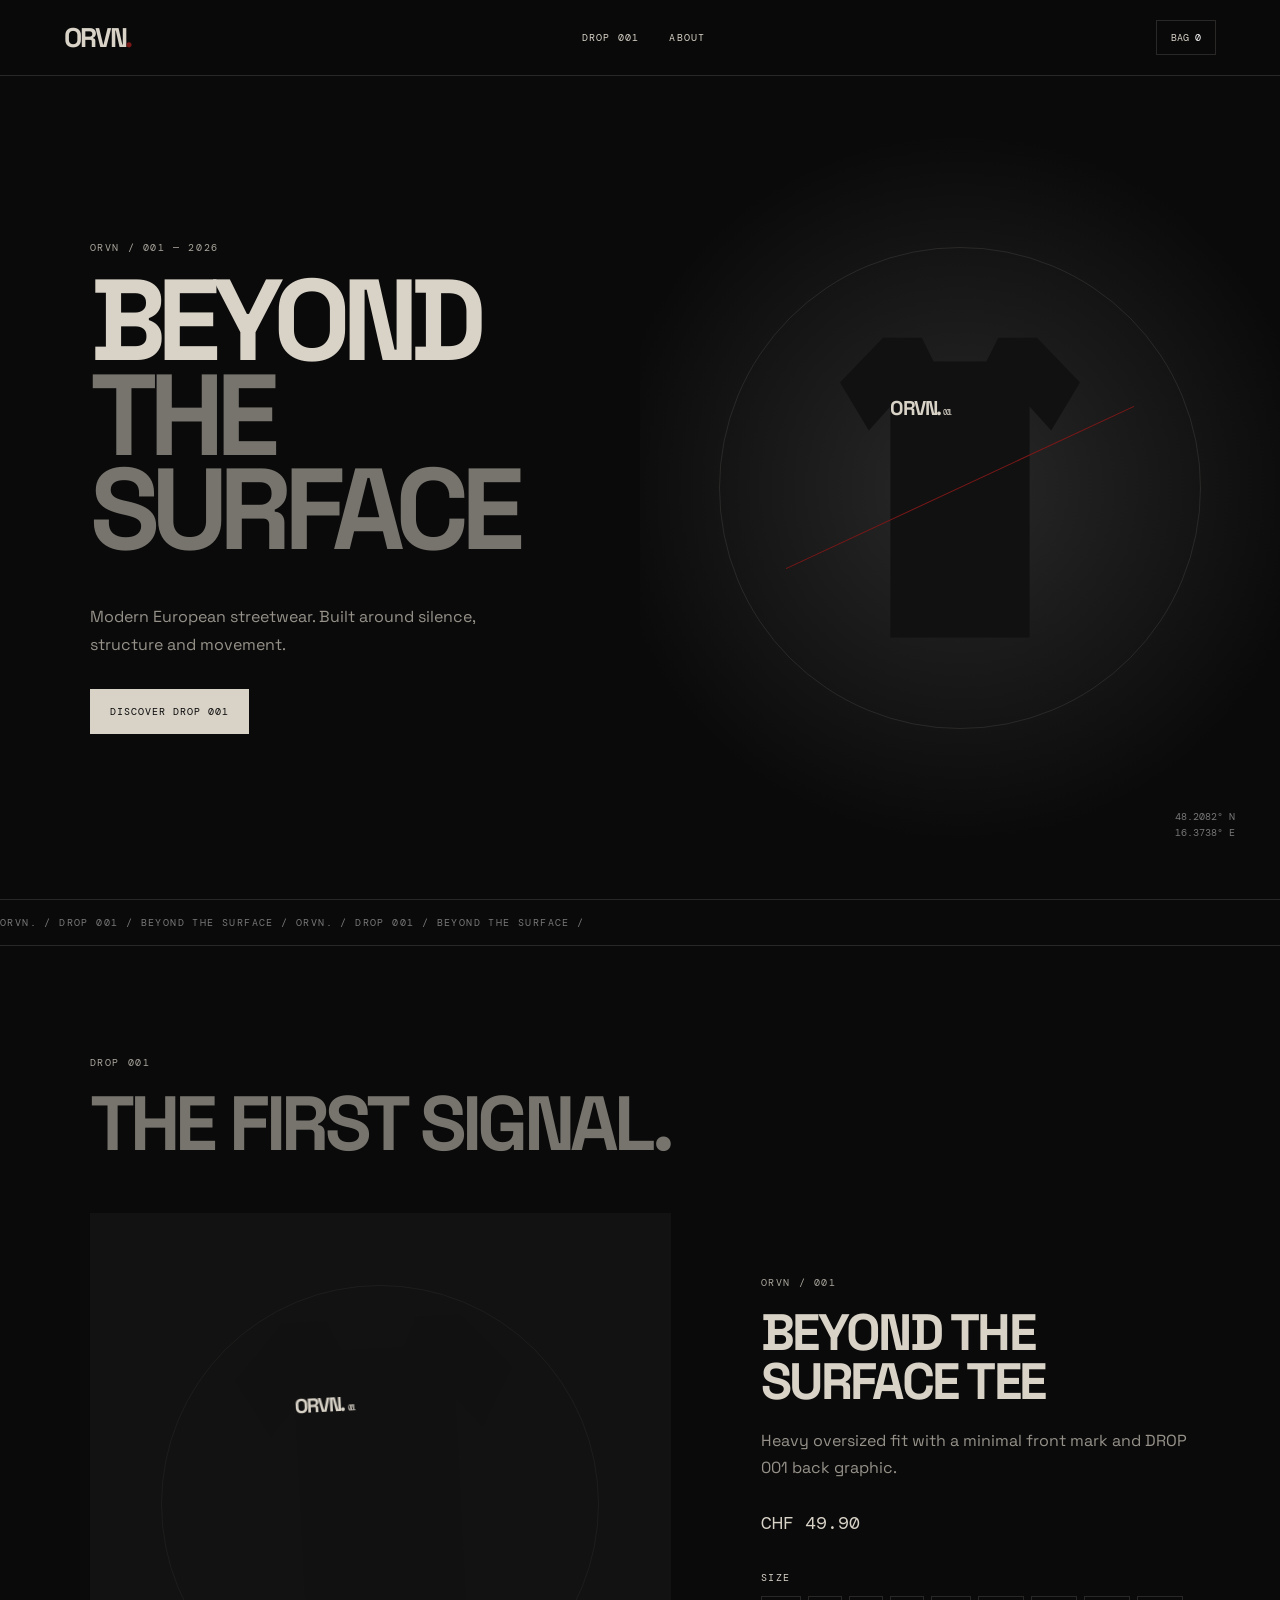
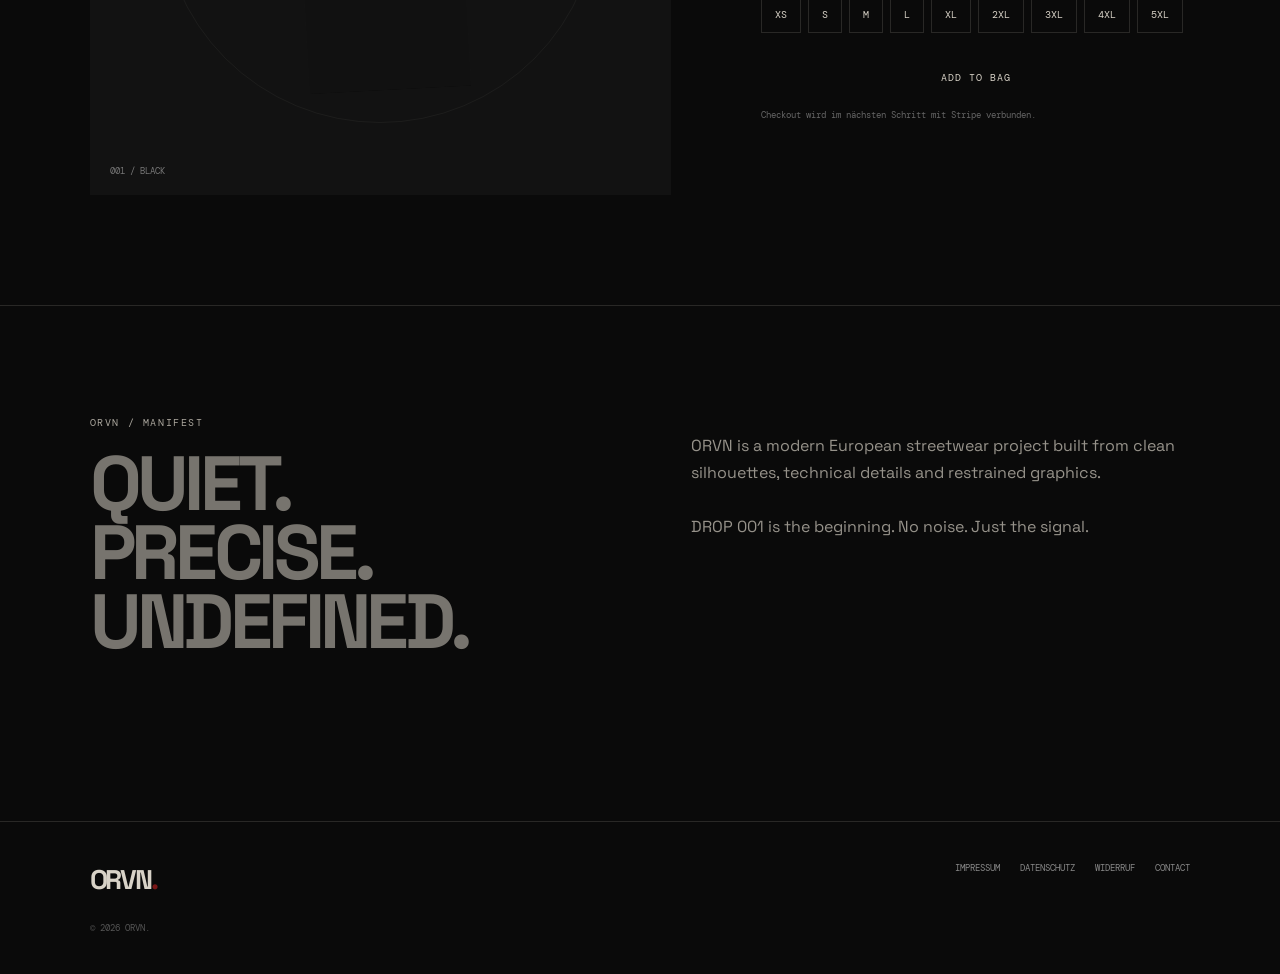
==== index.html @ bbe6fc71 "Add files via upload" ====
<!doctype html>
<html lang="de"><head>
<meta charset="utf-8"><meta name="viewport" content="width=device-width,initial-scale=1">
<title>ORVN. — Beyond The Surface</title><meta name="description" content="ORVN. Modern European Streetwear.">
<link rel="stylesheet" href="style.css"></head>
<body>
<header><a class="logo" href="#">ORVN<span>.</span></a><nav><a href="#drop">DROP 001</a><a href="#about">ABOUT</a></nav><button id="cartOpen">BAG <span id="cartCount">0</span></button></header>
<main>
<section class="hero"><div class="copy"><p class="eyebrow">ORVN / 001 — 2026</p><h1>BEYOND<br><span>THE SURFACE</span></h1><p>Modern European streetwear. Built around silence, structure and movement.</p><a class="btn light" href="#drop">DISCOVER DROP 001</a></div><div class="visual"><div class="tee"><b>ORVN.<small>001</small></b></div><i>48.2082° N<br>16.3738° E</i></div></section>
<div class="marquee">ORVN. / DROP 001 / BEYOND THE SURFACE / ORVN. / DROP 001 / BEYOND THE SURFACE /</div>
<section id="drop" class="section"><p class="eyebrow">DROP 001</p><h2>THE FIRST SIGNAL.</h2>
<div class="product"><div class="product-visual"><div class="tee big"><b>ORVN.<small>001</small></b></div><label>001 / BLACK</label></div>
<div><p class="eyebrow">ORVN / 001</p><h3>BEYOND THE SURFACE TEE</h3><p class="muted">Heavy oversized fit with a minimal front mark and DROP 001 back graphic.</p><div class="price">CHF 49.90</div><label class="size-label">SIZE</label><div id="sizes" class="sizes"></div><button class="btn dark full" id="add">ADD TO BAG</button><p class="micro">Checkout wird im nächsten Schritt mit Stripe verbunden.</p></div></div></section>
<section id="about" class="about"><div><p class="eyebrow">ORVN / MANIFEST</p><h2>QUIET.<br>PRECISE.<br>UNDEFINED.</h2></div><p class="muted">ORVN is a modern European streetwear project built from clean silhouettes, technical details and restrained graphics.<br><br>DROP 001 is the beginning. No noise. Just the signal.</p></section>
</main>
<footer><div class="logo">ORVN<span>.</span></div><div><a href="#">IMPRESSUM</a><a href="#">DATENSCHUTZ</a><a href="#">WIDERRUF</a><a href="mailto:hello@orvn.store">CONTACT</a></div><small>© 2026 ORVN.</small></footer>
<aside id="cart"><div class="cart-head">YOUR BAG <button id="close">×</button></div><div id="items"></div><div class="total"><span>TOTAL</span><b id="total">CHF 0.00</b><button class="btn light full" id="checkout">CHECKOUT</button><p class="micro">Zahlung wird nach der Stripe-Anbindung aktiviert.</p></div></aside><div id="overlay"></div>
<script src="script.js"></script></body></html>
---- style.css ----
@import url('https://fonts.googleapis.com/css2?family=DM+Mono:wght@400;500&family=Space+Grotesk:wght@400;600;700&display=swap');
:root{--b:#0a0a0a;--c:#d8d2c7;--r:#7a1717;--l:#292826;--m:#96928a}*{box-sizing:border-box}html{scroll-behavior:smooth}body{margin:0;background:var(--b);color:var(--c);font-family:'Space Grotesk',Arial,sans-serif}a{color:inherit;text-decoration:none}button{font:inherit;cursor:pointer}header{height:76px;padding:0 5vw;border-bottom:1px solid var(--l);display:flex;align-items:center;justify-content:space-between;position:sticky;top:0;z-index:10;background:#0a0a0aeF;backdrop-filter:blur(12px)}.logo{font-size:27px;font-weight:700;letter-spacing:-.08em}.logo span{color:var(--r)}nav{display:flex;gap:30px;font:10px 'DM Mono';letter-spacing:.12em}header button{background:none;border:1px solid var(--l);color:var(--c);padding:10px 14px;font:10px 'DM Mono'}header button span{color:white}.hero{min-height:calc(100vh - 76px);display:grid;grid-template-columns:1fr 1fr;border-bottom:1px solid var(--l)}.copy{padding:10vw 7vw;display:flex;flex-direction:column;justify-content:center}.eyebrow{font:10px 'DM Mono';letter-spacing:.16em;color:#aaa69d;margin:0 0 20px}h1{font-size:clamp(58px,9vw,130px);line-height:.82;letter-spacing:-.075em;margin:0 0 30px}h1 span,h2{color:#77746e}.copy>p:not(.eyebrow),.muted{color:var(--m);line-height:1.7}.btn{border:0;padding:16px 20px;font:10px 'DM Mono';letter-spacing:.1em}.light{background:var(--c);color:var(--b)}.dark{background:var(--b);color:var(--c)}.full{width:100%}.copy .btn{width:max-content;margin-top:15px}.visual{position:relative;display:flex;align-items:center;justify-content:center;background:radial-gradient(circle,#292929,#0a0a0a 68%);overflow:hidden}.visual:before{content:'';position:absolute;width:75%;aspect-ratio:1;border:1px solid #d8d2c71c;border-radius:50%}.visual:after{content:'';position:absolute;width:60%;height:1px;background:var(--r);transform:rotate(-25deg)}.tee{width:240px;height:300px;background:#111;position:relative;clip-path:polygon(18% 0,34% 0,39% 8%,61% 8%,66% 0,82% 0,100% 15%,88% 31%,79% 23%,79% 100%,21% 100%,21% 23%,12% 31%,0 15%);filter:drop-shadow(0 30px 35px #000)}.tee b{position:absolute;top:19%;left:21%;font-size:20px;letter-spacing:-.08em}.tee small{font:7px 'DM Mono';margin-left:3px}.visual i{position:absolute;bottom:7%;right:7%;font:10px/1.6 'DM Mono';color:#777;font-style:normal;text-align:right}.marquee{padding:16px 0;border-bottom:1px solid var(--l);white-space:nowrap;overflow:hidden;font:10px 'DM Mono';letter-spacing:.14em;color:#777}.section,.about{padding:110px 7vw}.section>h2,.about h2{font-size:clamp(44px,6vw,82px);line-height:.9;letter-spacing:-.06em;margin:0 0 55px}.product{display:grid;grid-template-columns:1.15fr .85fr;gap:7vw;align-items:center}.product-visual{aspect-ratio:1;background:#121212;display:flex;align-items:center;justify-content:center;position:relative}.product-visual:before{content:'';position:absolute;width:75%;aspect-ratio:1;border:1px solid #d8d2c70e;border-radius:50%}.product-visual label{position:absolute;left:20px;bottom:18px;font:9px 'DM Mono';color:#777}.big{width:48%;height:64%;transform:rotate(-3deg)}h3{font-size:clamp(30px,4vw,55px);line-height:.95;letter-spacing:-.05em;margin:0 0 20px}.price{font:18px 'DM Mono';margin:30px 0}.size-label{font:10px 'DM Mono';letter-spacing:.15em}.sizes{display:flex;flex-wrap:wrap;gap:7px;margin:10px 0 22px}.sizes button{background:none;border:1px solid var(--l);color:var(--c);padding:11px 13px;font:10px 'DM Mono'}.sizes button.selected{background:var(--c);color:var(--b)}.micro{font:9px/1.5 'DM Mono';color:#666}.about{border-top:1px solid var(--l);display:grid;grid-template-columns:1fr 1fr;gap:8vw}.about p:last-child{max-width:500px}footer{border-top:1px solid var(--l);padding:40px 7vw;display:grid;grid-template-columns:1fr auto;gap:25px}footer div:nth-child(2){display:flex;gap:20px;flex-wrap:wrap;font:9px 'DM Mono';color:#888}footer small{grid-column:1/-1;font:9px 'DM Mono';color:#555}#cart{position:fixed;right:0;top:0;width:min(430px,100vw);height:100vh;background:#111;z-index:30;transform:translateX(100%);transition:.3s;border-left:1px solid var(--l);display:flex;flex-direction:column;padding:25px}.cart-head{font:11px 'DM Mono';display:flex;justify-content:space-between;border-bottom:1px solid var(--l);padding-bottom:20px}.cart-head button{background:none;border:0;color:var(--c);font-size:28px}#items{flex:1;overflow:auto}.item{display:flex;justify-content:space-between;border-bottom:1px solid var(--l);padding:20px 0;font-size:13px}.item small{display:block;color:#777;font:9px 'DM Mono';margin-top:7px}.remove{background:none;border:0;color:#777;font:9px 'DM Mono'}.total{border-top:1px solid var(--l);padding-top:20px;display:grid;gap:15px}.total>span,.total>b{font:11px 'DM Mono'}.total{grid-template-columns:1fr 1fr}.total .btn,.total .micro{grid-column:1/-1}.total .btn{margin-top:5px}#overlay{position:fixed;inset:0;background:#0009;z-index:25;display:none}#cart.open{transform:translateX(0)}#overlay.open{display:block}@media(max-width:800px){nav{display:none}.hero{grid-template-columns:1fr}.copy{padding:80px 24px}.visual{min-height:60vh}.section,.about{padding:75px 24px}.product,.about{grid-template-columns:1fr;gap:45px}footer{padding:35px 24px;grid-template-columns:1fr}}
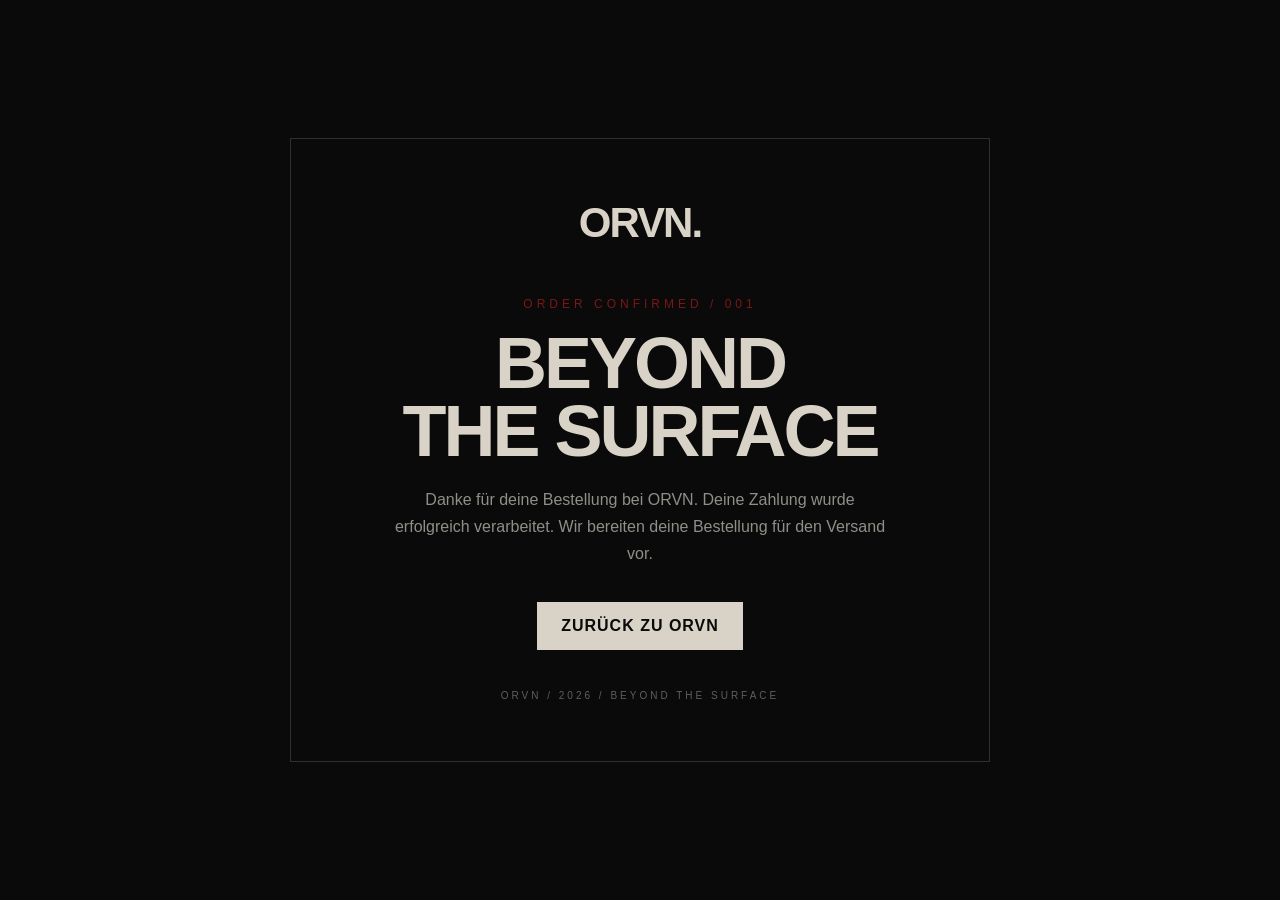
==== commit 0a366809: "Update index.html" ====
--- a/index.html
+++ b/index.html
@@ -1,18 +1,132 @@
-<!doctype html>
-<html lang="de"><head>
-<meta charset="utf-8"><meta name="viewport" content="width=device-width,initial-scale=1">
-<title>ORVN. — Beyond The Surface</title><meta name="description" content="ORVN. Modern European Streetwear.">
-<link rel="stylesheet" href="style.css"></head>
+<!DOCTYPE html>
+<html lang="de">
+<head>
+  <meta charset="UTF-8">
+
+  <meta
+    name="viewport"
+    content="width=device-width, initial-scale=1.0"
+  >
+
+  <title>ORVN — Order Confirmed</title>
+
+  <style>
+    * {
+      box-sizing: border-box;
+    }
+
+    html,
+    body {
+      margin: 0;
+      padding: 0;
+      min-height: 100%;
+      background: #0a0a0a;
+      color: #d8d2c7;
+      font-family: Arial, Helvetica, sans-serif;
+    }
+
+    body {
+      min-height: 100vh;
+      display: flex;
+      align-items: center;
+      justify-content: center;
+      padding: 24px;
+    }
+
+    .container {
+      width: 100%;
+      max-width: 700px;
+      text-align: center;
+      border: 1px solid #30302d;
+      padding: 60px 30px;
+    }
+
+    .logo {
+      font-size: 42px;
+      font-weight: 900;
+      letter-spacing: -2px;
+      margin-bottom: 50px;
+    }
+
+    .number {
+      color: #7a1717;
+      font-size: 12px;
+      letter-spacing: 4px;
+      text-transform: uppercase;
+      margin-bottom: 18px;
+    }
+
+    h1 {
+      margin: 0 0 20px;
+      font-size: clamp(38px, 8vw, 72px);
+      line-height: 0.95;
+      letter-spacing: -3px;
+      text-transform: uppercase;
+    }
+
+    p {
+      max-width: 500px;
+      margin: 0 auto 35px;
+      color: #8f8f89;
+      line-height: 1.7;
+    }
+
+    a {
+      display: inline-block;
+      padding: 15px 24px;
+      background: #d8d2c7;
+      color: #0a0a0a;
+      text-decoration: none;
+      font-weight: 800;
+      letter-spacing: 1px;
+    }
+
+    a:hover {
+      opacity: 0.85;
+    }
+
+    .micro {
+      margin-top: 40px;
+      font-size: 10px;
+      letter-spacing: 3px;
+      color: #5f5f5b;
+      text-transform: uppercase;
+    }
+  </style>
+</head>
+
 <body>
-<header><a class="logo" href="#">ORVN<span>.</span></a><nav><a href="#drop">DROP 001</a><a href="#about">ABOUT</a></nav><button id="cartOpen">BAG <span id="cartCount">0</span></button></header>
-<main>
-<section class="hero"><div class="copy"><p class="eyebrow">ORVN / 001 — 2026</p><h1>BEYOND<br><span>THE SURFACE</span></h1><p>Modern European streetwear. Built around silence, structure and movement.</p><a class="btn light" href="#drop">DISCOVER DROP 001</a></div><div class="visual"><div class="tee"><b>ORVN.<small>001</small></b></div><i>48.2082° N<br>16.3738° E</i></div></section>
-<div class="marquee">ORVN. / DROP 001 / BEYOND THE SURFACE / ORVN. / DROP 001 / BEYOND THE SURFACE /</div>
-<section id="drop" class="section"><p class="eyebrow">DROP 001</p><h2>THE FIRST SIGNAL.</h2>
-<div class="product"><div class="product-visual"><div class="tee big"><b>ORVN.<small>001</small></b></div><label>001 / BLACK</label></div>
-<div><p class="eyebrow">ORVN / 001</p><h3>BEYOND THE SURFACE TEE</h3><p class="muted">Heavy oversized fit with a minimal front mark and DROP 001 back graphic.</p><div class="price">CHF 49.90</div><label class="size-label">SIZE</label><div id="sizes" class="sizes"></div><button class="btn dark full" id="add">ADD TO BAG</button><p class="micro">Checkout wird im nächsten Schritt mit Stripe verbunden.</p></div></div></section>
-<section id="about" class="about"><div><p class="eyebrow">ORVN / MANIFEST</p><h2>QUIET.<br>PRECISE.<br>UNDEFINED.</h2></div><p class="muted">ORVN is a modern European streetwear project built from clean silhouettes, technical details and restrained graphics.<br><br>DROP 001 is the beginning. No noise. Just the signal.</p></section>
-</main>
-<footer><div class="logo">ORVN<span>.</span></div><div><a href="#">IMPRESSUM</a><a href="#">DATENSCHUTZ</a><a href="#">WIDERRUF</a><a href="mailto:hello@orvn.store">CONTACT</a></div><small>© 2026 ORVN.</small></footer>
-<aside id="cart"><div class="cart-head">YOUR BAG <button id="close">×</button></div><div id="items"></div><div class="total"><span>TOTAL</span><b id="total">CHF 0.00</b><button class="btn light full" id="checkout">CHECKOUT</button><p class="micro">Zahlung wird nach der Stripe-Anbindung aktiviert.</p></div></aside><div id="overlay"></div>
-<script src="script.js"></script></body></html>+
+  <main class="container">
+
+    <div class="logo">
+      ORVN.
+    </div>
+
+    <div class="number">
+      ORDER CONFIRMED / 001
+    </div>
+
+    <h1>
+      BEYOND<br>
+      THE SURFACE
+    </h1>
+
+    <p>
+      Danke für deine Bestellung bei ORVN.
+      Deine Zahlung wurde erfolgreich verarbeitet.
+      Wir bereiten deine Bestellung für den Versand vor.
+    </p>
+
+    <a href="/">
+      ZURÜCK ZU ORVN
+    </a>
+
+    <div class="micro">
+      ORVN / 2026 / BEYOND THE SURFACE
+    </div>
+
+  </main>
+
+</body>
+</html>
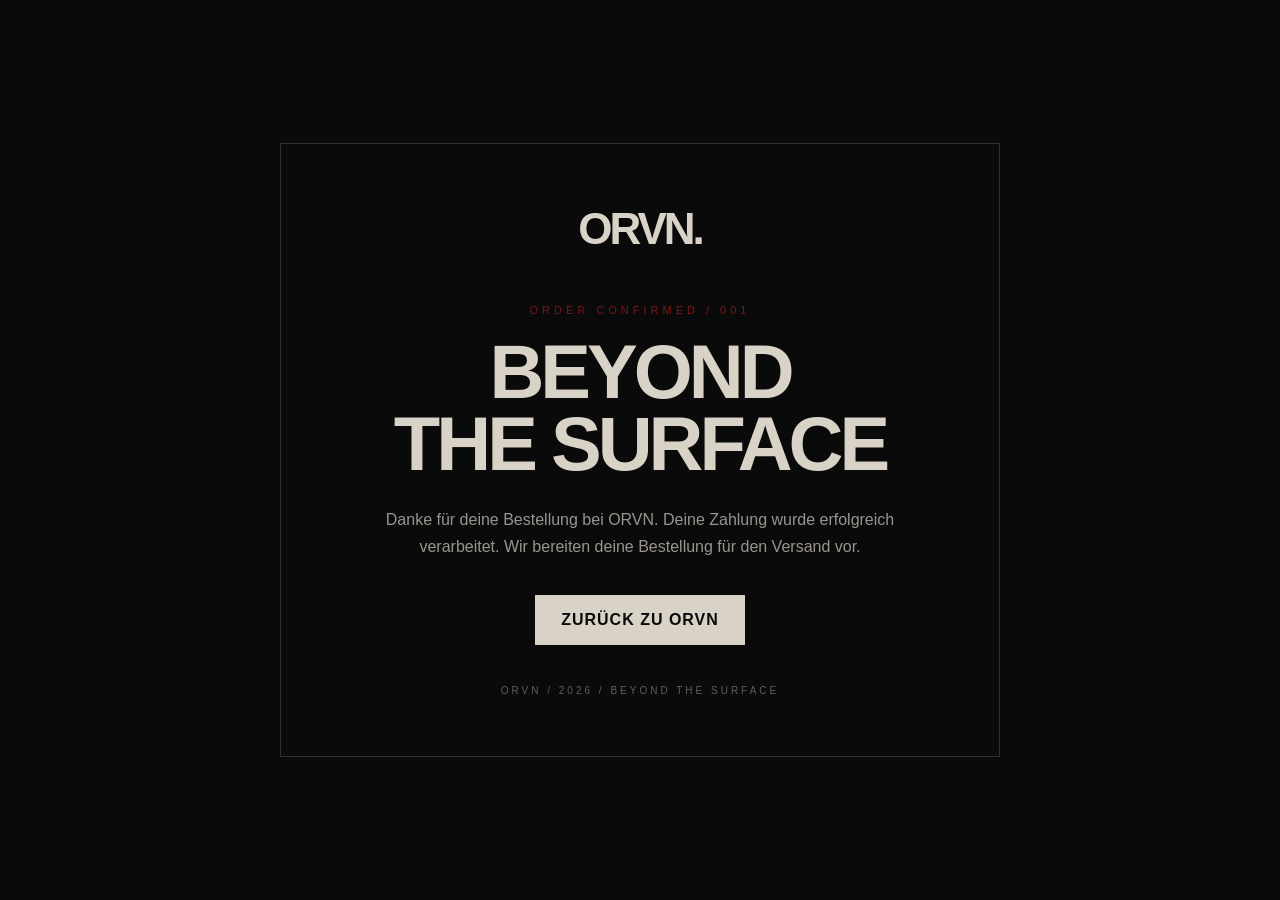
==== commit 074193aa: "Update index.html" ====
--- a/index.html
+++ b/index.html
@@ -1,6 +1,8 @@
 <!DOCTYPE html>
 <html lang="de">
+
 <head>
+
   <meta charset="UTF-8">
 
   <meta
@@ -8,9 +10,10 @@
     content="width=device-width, initial-scale=1.0"
   >
 
-  <title>ORVN — Order Confirmed</title>
+  <title>ORVN. — Bestellung bestätigt</title>
 
   <style>
+
     * {
       box-sizing: border-box;
     }
@@ -20,80 +23,129 @@
       margin: 0;
       padding: 0;
       min-height: 100%;
-      background: #0a0a0a;
-      color: #d8d2c7;
-      font-family: Arial, Helvetica, sans-serif;
     }
 
     body {
       min-height: 100vh;
+
+      background: #0a0a0a;
+
+      color: #d8d2c7;
+
+      font-family:
+        Arial,
+        Helvetica,
+        sans-serif;
+
       display: flex;
+
       align-items: center;
+
       justify-content: center;
+
       padding: 24px;
     }
 
     .container {
+
       width: 100%;
-      max-width: 700px;
+
+      max-width: 720px;
+
       text-align: center;
+
       border: 1px solid #30302d;
+
       padding: 60px 30px;
     }
 
     .logo {
-      font-size: 42px;
+
+      font-size: 44px;
+
       font-weight: 900;
-      letter-spacing: -2px;
+
+      letter-spacing: -3px;
+
       margin-bottom: 50px;
     }
 
     .number {
+
       color: #7a1717;
-      font-size: 12px;
+
+      font-size: 11px;
+
       letter-spacing: 4px;
-      text-transform: uppercase;
-      margin-bottom: 18px;
+
+      margin-bottom: 20px;
     }
 
     h1 {
-      margin: 0 0 20px;
-      font-size: clamp(38px, 8vw, 72px);
+
+      margin: 0 0 25px;
+
+      font-size: clamp(
+        42px,
+        8vw,
+        76px
+      );
+
       line-height: 0.95;
-      letter-spacing: -3px;
+
+      letter-spacing: -4px;
+
       text-transform: uppercase;
     }
 
     p {
-      max-width: 500px;
+
+      max-width: 520px;
+
       margin: 0 auto 35px;
-      color: #8f8f89;
+
+      color: #99958e;
+
       line-height: 1.7;
     }
 
     a {
+
       display: inline-block;
-      padding: 15px 24px;
+
+      padding: 16px 26px;
+
       background: #d8d2c7;
+
       color: #0a0a0a;
+
       text-decoration: none;
+
       font-weight: 800;
+
       letter-spacing: 1px;
     }
 
     a:hover {
+
       opacity: 0.85;
     }
 
     .micro {
+
       margin-top: 40px;
+
       font-size: 10px;
+
       letter-spacing: 3px;
+
       color: #5f5f5b;
-      text-transform: uppercase;
     }
+
   </style>
+
 </head>
+
 
 <body>
 
@@ -103,14 +155,17 @@
       ORVN.
     </div>
 
+
     <div class="number">
       ORDER CONFIRMED / 001
     </div>
+
 
     <h1>
       BEYOND<br>
       THE SURFACE
     </h1>
+
 
     <p>
       Danke für deine Bestellung bei ORVN.
@@ -118,9 +173,11 @@
       Wir bereiten deine Bestellung für den Versand vor.
     </p>
 
+
     <a href="/">
       ZURÜCK ZU ORVN
     </a>
+
 
     <div class="micro">
       ORVN / 2026 / BEYOND THE SURFACE
@@ -128,5 +185,14 @@
 
   </main>
 
+
+  <script>
+
+    // Alten Warenkorb nach erfolgreicher Bestellung löschen
+    localStorage.removeItem('orvn_cart');
+
+  </script>
+
 </body>
+
 </html>
